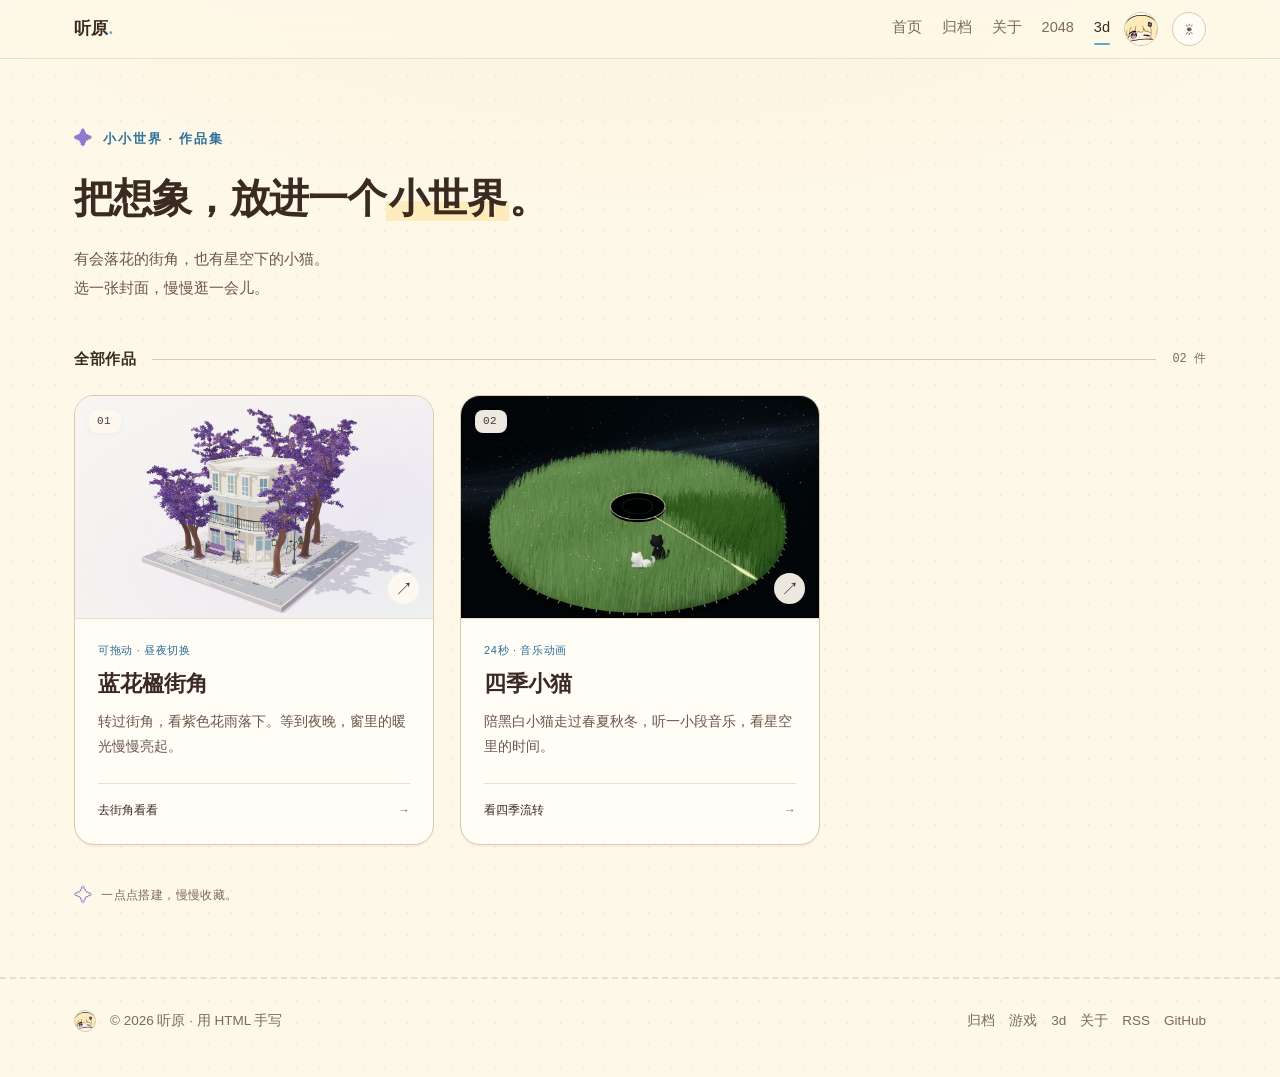
==== 3d/index.html @ 2339178d "Add a visual project gallery and Seasons Cats animation" ====
<!DOCTYPE html>
<html lang="zh-CN" data-theme="light">
<head>
<meta charset="UTF-8">
<meta name="viewport" content="width=device-width, initial-scale=1">
<meta name="theme-color" content="#FEF8E8" id="theme-color">
<meta name="author" content="听原">
<script>
(function(){try{var t=localStorage.getItem('yg-blog-theme')||(window.matchMedia('(prefers-color-scheme: dark)').matches?'dark':'light');document.documentElement.setAttribute('data-theme',t);}catch(e){}})();
</script>
<title>3d · 小小世界 · 听原</title>
<meta name="description" content="听原的小小世界：走进蓝花楹街角，看星空下的小猫与四季流转。点击封面，打开每一件作品。">
<link rel="icon" href="../assets/img/favicon.png" type="image/png">
<link rel="canonical" href="https://wqxapi.loc.cc/3d/">
<meta property="og:type" content="website">
<meta property="og:site_name" content="听原的博客">
<meta property="og:title" content="3d · 小小世界 · 听原">
<meta property="og:description" content="有会落花的街角，也有星空下的小猫。选一张封面，慢慢逛一会儿。">
<meta property="og:url" content="https://wqxapi.loc.cc/3d/">
<meta property="og:image" content="https://wqxapi.loc.cc/assets/img/projects/jacaranda-corner.jpg">
<meta property="og:image:alt" content="紫色蓝花楹环绕着奶油白街角小楼">
<meta property="og:locale" content="zh_CN">
<meta name="twitter:card" content="summary_large_image">
<meta name="twitter:title" content="3d · 小小世界 · 听原">
<meta name="twitter:description" content="有会落花的街角，也有星空下的小猫。选一张封面，慢慢逛一会儿。">
<meta name="twitter:image" content="https://wqxapi.loc.cc/assets/img/projects/jacaranda-corner.jpg">
<link rel="alternate" type="application/rss+xml" title="听原的博客" href="https://wqxapi.loc.cc/feed.xml">
<link rel="stylesheet" href="../assets/style.css">
<link rel="stylesheet" href="../assets/three-gallery.css">
</head>
<body class="gallery-page">
<a class="skip-link" href="#main">跳到正文</a>
<div class="progress" aria-hidden="true"></div>

<nav class="nav" aria-label="主导航">
  <div class="nav-inner">
    <a class="brand" href="../index.html"><span class="brand-name">听原<i>.</i></span></a>
    <div class="nav-links">
      <a href="../index.html">首页</a>
      <a href="../archive.html">归档</a>
      <a href="../about.html">关于</a>
      <a href="../games/phoebe-2048/">2048</a>
      <a href="./" aria-current="page">3d</a>
    </div>
    <a class="nav-avatar" href="../about.html" aria-label="关于我">
      <img src="../assets/img/avatar.webp" alt="" width="34" height="34">
    </a>
    <button class="theme-btn" type="button" aria-label="切换主题">☀</button>
  </div>
</nav>

<main class="gallery-wrap" id="main">
  <header class="gallery-intro">
    <p class="eyebrow"><span class="gallery-spark" aria-hidden="true">✦</span> 小小世界 · 作品集</p>
    <h1>把想象，放进一个<em>小世界</em>。</h1>
    <p>有会落花的街角，也有星空下的小猫。<br>选一张封面，慢慢逛一会儿。</p>
  </header>

  <section class="gallery-collection" aria-labelledby="collection-title">
    <div class="gallery-section-head">
      <h2 id="collection-title">全部作品</h2>
      <span class="gallery-rule" aria-hidden="true"></span>
      <span class="gallery-count">02 件</span>
    </div>

    <div class="scene-grid">
      <a class="scene-card" href="../games/jacaranda-corner/" aria-labelledby="jacaranda-title" aria-describedby="jacaranda-description">
        <div class="scene-cover scene-cover-jacaranda">
          <img src="../assets/img/projects/jacaranda-corner.jpg" alt="紫色蓝花楹环绕着奶油白小楼，花瓣散落在街道上" width="1200" height="675" decoding="async" fetchpriority="high">
          <span class="scene-index" aria-hidden="true">01</span>
          <span class="scene-open" aria-hidden="true">↗</span>
        </div>
        <div class="scene-copy">
          <p class="scene-kicker">可拖动 · 昼夜切换</p>
          <h3 id="jacaranda-title">蓝花楹街角</h3>
          <p class="scene-description" id="jacaranda-description">转过街角，看紫色花雨落下。等到夜晚，窗里的暖光慢慢亮起。</p>
          <span class="scene-entry">去街角看看 <span aria-hidden="true">→</span></span>
        </div>
      </a>

      <a class="scene-card" href="../games/seasons-cats/" aria-labelledby="cats-title" aria-describedby="cats-description">
        <div class="scene-cover scene-cover-cats">
          <img src="../assets/img/projects/seasons-cats.jpg" alt="黑白两只小猫在星空与草地之间，金色指针带着四季流转" width="1200" height="675" decoding="async">
          <span class="scene-index" aria-hidden="true">02</span>
          <span class="scene-open" aria-hidden="true">↗</span>
        </div>
        <div class="scene-copy">
          <p class="scene-kicker">24秒 · 音乐动画</p>
          <h3 id="cats-title">四季小猫</h3>
          <p class="scene-description" id="cats-description">陪黑白小猫走过春夏秋冬，听一小段音乐，看星空里的时间。</p>
          <span class="scene-entry">看四季流转 <span aria-hidden="true">→</span></span>
        </div>
      </a>
    </div>
  </section>

  <p class="gallery-end"><span aria-hidden="true">✧</span> 一点点搭建，慢慢收藏。</p>
</main>

<footer>
  <div class="foot-inner">
    <img class="foot-avatar" src="../assets/img/avatar.webp" alt="" width="22" height="22" loading="lazy" decoding="async">
    <span>© 2026 听原 · 用 HTML 手写</span>
    <span class="spacer"></span>
    <a href="../archive.html">归档</a>
    <a href="../games/phoebe-2048/">游戏</a>
    <a href="./" aria-current="page">3d</a>
    <a href="../about.html">关于</a>
    <a href="../feed.xml">RSS</a>
    <a href="https://github.com/Wenquxing884" target="_blank" rel="noopener">GitHub</a>
  </div>
</footer>

<button class="to-top" type="button" aria-label="回到顶部">↑</button>
<script src="../assets/main.js"></script>
</body>
</html>
---- assets/style.css ----
/* ===========================================================
   YG 的个人博客 · 单文件样式表
   视觉语言：奶油底色 / 深棕描边 / 圆润胶囊 / 手绘硬阴影
   配色取自头像插画（菲比啾比）
   =========================================================== */

*, *::before, *::after { box-sizing: border-box; }

:root {
  color-scheme: light;

  /* 底色与墨色 */
  --paper: #FEF8E8;
  --paper-2: #FBF0DC;
  --card: #FFFDF6;
  --ink: #3A2A22;
  --ink-soft: #6B5548;
  --muted: #7C6A5B;
  --line: #EADFCB;
  --line-strong: #D9C9AE;

  /* 强调色：发夹蓝 + 瞳孔紫 + 被子黄 + 腮红粉 */
  --accent: #5FA8D8;
  --accent-deep: #2A6E99;
  --accent-soft: #E3F0F9;
  --violet: #8E7BD0;
  --violet-soft: #EFEAFB;
  --butter: #FEECBD;
  --blush: #F5C9C2;

  --maxw: 780px;
  --radius: 20px;
  --radius-sm: 14px;
  --shadow-card: 0 1px 0 rgba(58, 42, 34, .05);
  --shadow-lift: 0 18px 34px -22px rgba(58, 42, 34, .55);

  --font-serif: "Noto Serif SC", "Source Han Serif SC", "Songti SC", SimSun, Georgia, serif;
  --font-sans: -apple-system, BlinkMacSystemFont, "Segoe UI", "PingFang SC",
    "Hiragino Sans GB", "Microsoft YaHei", sans-serif;
  --font-mono: ui-monospace, SFMono-Regular, Menlo, Consolas, monospace;
}

html[data-theme="dark"] {
  color-scheme: dark;
  --paper: #1A1613;
  --paper-2: #221D19;
  --card: #221D19;
  --ink: #F0E6D8;
  --ink-soft: #C9BBA8;
  --muted: #9C8B79;
  --line: #33291F;
  --line-strong: #4A3A2C;

  --accent: #7FBEE6;
  --accent-deep: #9CCFF0;
  --accent-soft: #1E2A33;
  --violet: #A996E8;
  --violet-soft: #241F33;
  --butter: #3A3320;
  --blush: #4A302C;

  --shadow-card: 0 1px 0 rgba(0, 0, 0, .4);
  --shadow-lift: 0 18px 34px -22px rgba(0, 0, 0, .9);
}

html { -webkit-text-size-adjust: 100%; scroll-behavior: smooth; }

body {
  margin: 0;
  color: var(--ink);
  font-family: var(--font-sans);
  font-size: 16.5px;
  line-height: 1.78;
  -webkit-font-smoothing: antialiased;
  background-color: var(--paper);
  background-image:
    radial-gradient(rgba(58, 42, 34, .045) 1px, transparent 1px),
    radial-gradient(1100px 520px at 50% -14%, var(--paper-2), transparent 72%);
  background-size: 22px 22px, auto;
  background-position: 0 0, center top;
  transition: background-color .3s ease, color .3s ease;
}

html[data-theme="dark"] body {
  background-image:
    radial-gradient(rgba(240, 230, 216, .035) 1px, transparent 1px),
    radial-gradient(1100px 520px at 50% -14%, var(--paper-2), transparent 72%);
}

a { color: inherit; text-decoration: none; }
img { max-width: 100%; display: block; height: auto; }
::selection { background: var(--butter); color: var(--ink); }

/* ---------- 阅读进度条 ---------- */
.progress {
  position: fixed; inset: 0 auto auto 0;
  height: 3px; width: 0;
  background: linear-gradient(90deg, var(--accent), var(--violet));
  z-index: 200;
  transition: width .1s linear;
  border-radius: 0 3px 3px 0;
}

/* ---------- 导航 ---------- */
.nav {
  position: sticky; top: 0; z-index: 100;
  background: var(--paper);
  border-bottom: 1.5px solid var(--line);
}
@supports (backdrop-filter: blur(8px)) {
  .nav {
    background: color-mix(in srgb, var(--paper) 82%, transparent);
    backdrop-filter: blur(14px) saturate(1.3);
  }
}
.nav-inner {
  max-width: var(--maxw);
  margin: 0 auto;
  padding: 12px 24px;
  display: flex;
  align-items: center;
  gap: 14px;
}
.brand {
  display: inline-flex;
  align-items: center;
  font-family: var(--font-serif);
  font-size: 17px;
  font-weight: 600;
  letter-spacing: .02em;
}
.brand-name i { font-style: normal; color: var(--accent); }

/* 右上角头像 */
.nav-avatar {
  flex: none;
  width: 34px; height: 34px;
  border-radius: 50%;
  border: 1.5px solid var(--line-strong);
  background: var(--card);
  overflow: hidden;
  transition: transform .25s ease, border-color .25s ease, box-shadow .25s ease;
}
.nav-avatar img { width: 100%; height: 100%; object-fit: cover; display: block; }
.nav-avatar:hover {
  border-color: var(--accent);
  transform: rotate(-8deg) scale(1.08);
  box-shadow: 0 6px 14px -8px rgba(58, 42, 34, .6);
}

.nav-links {
  display: flex; gap: 20px; margin-left: auto;
  font-size: 14.5px; color: var(--muted);
}
.nav-links a {
  position: relative;
  padding-bottom: 2px;
  transition: color .18s ease;
}
.nav-links a::after {
  content: "";
  position: absolute;
  left: 0; right: 0; bottom: -2px;
  height: 2px;
  background: var(--accent);
  border-radius: 2px;
  transform: scaleX(0);
  transform-origin: left;
  transition: transform .22s ease;
}
.nav-links a:hover { color: var(--ink); }
.nav-links a:hover::after,
.nav-links a[aria-current="page"]::after { transform: scaleX(1); }
.nav-links a[aria-current="page"] { color: var(--ink); }

.theme-btn {
  border: 1.5px solid var(--line-strong);
  background: var(--card);
  color: var(--ink-soft);
  width: 34px; height: 34px;
  border-radius: 50%;
  display: grid; place-items: center;
  cursor: pointer;
  font-size: 15px;
  line-height: 1;
  transition: border-color .2s, color .2s, transform .2s, background .2s;
}
.theme-btn:hover {
  border-color: var(--accent);
  color: var(--accent);
  transform: rotate(-16deg);
  background: var(--accent-soft);
}

/* ---------- 布局 ---------- */
.wrap { max-width: var(--maxw); margin: 0 auto; padding: 0 24px; }
main { padding-bottom: 90px; }

/* ---------- 首页 hero ---------- */
.hero { padding: 64px 0 52px; }

.hero-avatar {
  width: 108px; height: 108px;
  border-radius: 50%;
  object-fit: cover;
  border: 4px solid var(--card);
  box-shadow: 0 0 0 2px var(--line-strong), var(--shadow-lift);
  margin-bottom: 24px;
  transition: transform .3s ease;
}
.hero-avatar:hover { transform: translateY(-3px) rotate(-3deg); }

.eyebrow {
  font-size: 12.5px;
  letter-spacing: .16em;
  text-transform: uppercase;
  color: var(--accent-deep);
  margin: 0 0 16px;
  font-weight: 600;
}
.hero h1 {
  font-family: var(--font-serif);
  font-size: clamp(29px, 5.2vw, 44px);
  line-height: 1.34;
  font-weight: 600;
  margin: 0 0 20px;
  letter-spacing: -.01em;
}
.hero h1 em {
  font-style: normal;
  background: linear-gradient(transparent 52%, var(--butter) 52%);
  padding: 0 3px;
  border-radius: 2px;
}
.lede {
  font-size: 17px;
  color: var(--ink-soft);
  max-width: 54ch;
  margin: 0 0 30px;
}
.hero-actions { display: flex; flex-wrap: wrap; gap: 14px; }

/* ---------- 按钮：描边 + 硬阴影 ---------- */
.btn {
  display: inline-flex; align-items: center; gap: 8px;
  padding: 10px 22px;
  border-radius: 999px;
  font-size: 15px;
  font-weight: 500;
  border: 2px solid var(--ink);
  background: var(--accent);
  /* 深墨字压在浅蓝上（6.2:1），比白字（2.6:1）看得清，明暗两套一致 */
  color: #17222A;
  box-shadow: 3px 3px 0 var(--ink);
  transition: transform .15s ease, box-shadow .15s ease, background .15s ease;
}
.btn:hover { transform: translate(-1px, -1px); box-shadow: 5px 5px 0 var(--ink); }
.btn:active { transform: translate(2px, 2px); box-shadow: 1px 1px 0 var(--ink); }

.btn.ghost {
  background: var(--card);
  color: var(--ink);
  border-color: var(--ink);
}
.btn.ghost:hover { background: var(--butter); }

/* ---------- 区块标题 ---------- */
.section-head {
  display: flex; align-items: baseline; gap: 14px;
  margin: 8px 0 24px;
}
.section-head h2 {
  font-family: var(--font-serif);
  font-size: 20px;
  font-weight: 600;
  margin: 0;
  display: inline-flex;
  align-items: center;
  gap: 9px;
}
.section-head h2::before {
  content: "";
  width: 9px; height: 9px;
  border-radius: 3px;
  background: var(--accent);
  transform: rotate(45deg);
}
.section-head .rule {
  flex: 1;
  height: 2px;
  background-image: linear-gradient(90deg, var(--line-strong) 55%, transparent 0);
  background-size: 9px 2px;
  background-repeat: repeat-x;
}
.section-head .count {
  font-size: 13px; color: var(--muted);
  font-variant-numeric: tabular-nums;
}

/* ---------- 文章卡片 ---------- */
.post-list { display: grid; gap: 18px; }
.card {
  display: block;
  padding: 24px 26px;
  background: var(--card);
  border: 1.5px solid var(--line-strong);
  border-radius: var(--radius);
  box-shadow: var(--shadow-card);
  transition: border-color .2s ease, transform .2s ease, box-shadow .2s ease;
}
.card:hover {
  border-color: var(--accent);
  transform: translateY(-4px);
  box-shadow: var(--shadow-lift);
}
.card-meta {
  display: flex; align-items: center; gap: 9px;
  font-size: 13px; color: var(--muted);
  font-variant-numeric: tabular-nums;
  margin-bottom: 9px;
}
.card-meta .dot { opacity: .55; }
.card h3 {
  font-family: var(--font-serif);
  font-size: 21px;
  line-height: 1.45;
  font-weight: 600;
  margin: 0 0 9px;
  transition: color .2s ease;
}
.card:hover h3 { color: var(--accent-deep); }
.card p { margin: 0; color: var(--ink-soft); font-size: 15.2px; }

.tags { display: flex; flex-wrap: wrap; gap: 8px; margin-top: 16px; }
.tag {
  font-size: 12.5px;
  color: var(--ink-soft);
  background: var(--butter);
  border: 1px solid rgba(58, 42, 34, .1);
  padding: 2px 11px;
  border-radius: 999px;
  letter-spacing: .02em;
}
html[data-theme="dark"] .tag { border-color: rgba(240, 230, 216, .12); }
.tag.alt { background: var(--violet-soft); color: var(--violet); }

/* ---------- 归档 ---------- */
.year {
  font-family: var(--font-serif);
  font-size: 26px;
  color: var(--line-strong);
  margin: 42px 0 12px;
  font-weight: 600;
}
.archive-item {
  display: flex; align-items: baseline; gap: 16px;
  padding: 12px 4px;
  border-bottom: 2px dashed var(--line);
  transition: background .18s ease, padding-left .18s ease;
  border-radius: 6px;
}
.archive-item:hover { background: var(--card); padding-left: 12px; }
.archive-item time {
  font-size: 13.5px;
  color: var(--muted);
  font-variant-numeric: tabular-nums;
  flex: none;
}
.archive-item a { flex: 1; transition: color .18s; }
.archive-item a:hover { color: var(--accent-deep); }
.archive-item .arrow {
  color: var(--accent); font-size: 13px;
  opacity: 0; transition: opacity .18s, transform .18s;
}
.archive-item:hover .arrow { opacity: 1; transform: translateX(2px); }

/* ---------- 正文 ---------- */
.article-head { padding: 52px 0 30px; }
.article-head h1 {
  font-family: var(--font-serif);
  font-size: clamp(26px, 4.4vw, 37px);
  line-height: 1.42;
  font-weight: 600;
  letter-spacing: -.012em;
  margin: 0 0 18px;
}
.article-meta {
  display: flex; flex-wrap: wrap; align-items: center; gap: 10px;
  font-size: 13.5px; color: var(--muted);
}
.article-meta .dot { opacity: .55; }
.article-meta img {
  width: 22px; height: 22px;
  border-radius: 50%;
  border: 1px solid var(--line-strong);
  object-fit: cover;
}
.back {
  display: inline-flex; align-items: center; gap: 7px;
  font-size: 14px; color: var(--muted);
  margin-bottom: 22px;
  transition: color .18s, transform .18s;
}
.back:hover { color: var(--accent-deep); transform: translateX(-3px); }

.prose { font-size: 17px; }
.prose > * + * { margin-top: 1.35em; }
.prose h2 {
  font-family: var(--font-serif);
  font-size: 24px;
  line-height: 1.5;
  font-weight: 600;
  letter-spacing: -.012em;
  margin-top: 2.2em;
  padding-left: 14px;
  border-left: 4px solid var(--accent);
  border-radius: 2px;
}
.prose h3 {
  font-family: var(--font-serif);
  font-size: 19px;
  font-weight: 600;
  margin-top: 1.9em;
}
.prose p { margin-bottom: 0; }
.prose a {
  color: var(--accent-deep);
  border-bottom: 1.5px solid var(--accent-soft);
  transition: border-color .2s, background .2s;
}
.prose a:hover { border-color: var(--accent); background: var(--accent-soft); }
.prose ul, .prose ol { padding-left: 1.4em; }
.prose li + li { margin-top: .5em; }
.prose li::marker { color: var(--accent); }
.prose blockquote {
  margin: 1.7em 0;
  padding: 16px 20px;
  border-left: 4px solid var(--butter);
  border-radius: 0 var(--radius-sm) var(--radius-sm) 0;
  background: var(--paper-2);
  color: var(--ink-soft);
  font-family: var(--font-serif);
  font-size: 17.5px;
}
.prose blockquote p { margin: 0; }
.prose code {
  font-family: var(--font-mono);
  font-size: .88em;
  background: var(--paper-2);
  padding: .16em .42em;
  border-radius: 6px;
  border: 1px solid var(--line);
}
.prose pre {
  background: var(--card);
  border: 1.5px solid var(--line-strong);
  border-radius: var(--radius-sm);
  padding: 18px 20px;
  padding-right: 68px; /* 给右上角复制按钮留位，长行滚动时不会压在按钮下 */
  overflow-x: auto;
  font-size: 14px;
  line-height: 1.65;
}
.prose pre code { background: none; border: 0; padding: 0; font-size: inherit; }
.prose hr {
  border: 0;
  border-top: 2px dashed var(--line-strong);
  margin: 2.6em 0;
}
.prose img {
  margin: 1.8em auto;
  border-radius: var(--radius-sm);
  border: 1.5px solid var(--line-strong);
}
.prose figcaption, .prose .caption {
  text-align: center;
  font-size: 13.5px;
  color: var(--muted);
  margin-top: -1em;
}
.prose table {
  width: 100%;
  border-collapse: collapse;
  font-size: 15px;
  border: 1.5px solid var(--line-strong);
  border-radius: var(--radius-sm);
  overflow: hidden;
}
.prose th, .prose td {
  padding: 9px 12px;
  border-bottom: 1px solid var(--line);
  text-align: left;
}
.prose th { font-weight: 600; color: var(--ink-soft); background: var(--paper-2); }

/* ---------- 文末 ---------- */
.article-foot {
  margin-top: 56px;
  padding-top: 24px;
  border-top: 2px dashed var(--line);
  display: flex; flex-wrap: wrap; gap: 14px; align-items: center;
  font-size: 14px; color: var(--muted);
}
.article-foot .spacer { flex: 1; }
.article-foot a { color: var(--accent-deep); }

/* ---------- 关于页 ---------- */
.about-head {
  display: flex;
  align-items: center;
  gap: 22px;
  flex-wrap: wrap;
  padding: 56px 0 12px;
}
.about-head .hero-avatar { margin-bottom: 0; }
.about-head h1 {
  font-family: var(--font-serif);
  font-size: clamp(26px, 4.4vw, 34px);
  margin: 0 0 6px;
  font-weight: 600;
}
.about-head .handle { color: var(--muted); font-size: 14px; }

.about-list { list-style: none; padding: 0; margin: 0; display: grid; gap: 2px; }
.about-list li {
  display: flex; gap: 18px;
  padding: 13px 2px;
  border-bottom: 2px dashed var(--line);
  font-size: 15.5px;
}
.about-list .k { width: 78px; flex: none; color: var(--muted); }

.repo-list { display: grid; gap: 12px; margin-top: 1.4em; }
.repo {
  display: block;
  padding: 15px 18px;
  background: var(--card);
  border: 1.5px solid var(--line-strong);
  border-radius: var(--radius-sm);
  transition: border-color .2s, transform .2s, box-shadow .2s;
}
.repo:hover {
  border-color: var(--accent);
  transform: translateY(-2px);
  box-shadow: var(--shadow-lift);
}
.repo .repo-top {
  display: flex; align-items: baseline; gap: 10px;
  margin-bottom: 4px;
}
.repo .name { font-weight: 600; font-size: 15.5px; }
.repo .lang {
  font-size: 12px;
  color: var(--accent-deep);
  background: var(--accent-soft);
  border-radius: 999px;
  padding: 1px 9px;
}
.repo .desc { margin: 0; font-size: 14px; color: var(--ink-soft); }

/* ---------- 页脚 ---------- */
footer {
  border-top: 2px dashed var(--line);
  padding: 30px 0 44px;
  font-size: 13.5px;
  color: var(--muted);
}
.foot-inner {
  max-width: var(--maxw);
  margin: 0 auto;
  padding: 0 24px;
  display: flex; flex-wrap: wrap; gap: 14px; align-items: center;
}
.foot-inner .spacer { flex: 1; }
.foot-inner a { transition: color .18s; }
.foot-inner a:hover { color: var(--accent-deep); }
.foot-avatar {
  width: 22px; height: 22px;
  border-radius: 50%;
  border: 1px solid var(--line-strong);
  object-fit: cover;
}

/* ---------- 移动端 ---------- */
@media (max-width: 640px) {
  body { font-size: 16px; }
  .nav-inner { padding: 10px 18px; gap: 12px; }
  .nav-links { gap: 14px; font-size: 13.5px; }
  .wrap, .foot-inner { padding-left: 18px; padding-right: 18px; }
  .hero { padding: 44px 0 36px; }
  .hero-avatar { width: 84px; height: 84px; margin-bottom: 20px; }
  .card { padding: 20px; }
  .card h3 { font-size: 19px; }
  .archive-item { gap: 12px; }
  .archive-item time { width: 62px; }
  .about-head { gap: 16px; padding-top: 40px; }
  .about-head .hero-avatar { width: 76px; height: 76px; }
}

/* 导航有四个链接后，420px 以下开始收紧：先收间距和字号，再让头像让位 */
@media (max-width: 420px) {
  .nav-inner { padding: 10px 14px; gap: 10px; }
  .nav-links { gap: 11px; font-size: 13px; }
  .nav-links a::after { bottom: -3px; }
  .nav-avatar { display: none; }
  .brand { font-size: 16px; }
}

@media (max-width: 340px) {
  .nav-links { gap: 9px; font-size: 12.5px; }
}

@media (prefers-reduced-motion: reduce) {
  * { transition: none !important; animation: none !important; scroll-behavior: auto !important; }
}

/* ===========================================================
   可用性补充：键盘焦点 / 回到顶部 / 站内搜索
   =========================================================== */

/* 键盘导航时才显示焦点环，鼠标点击不显示 */
:where(a, button, input, summary, [tabindex]):focus-visible {
  outline: 2.5px solid var(--accent);
  outline-offset: 3px;
  border-radius: 6px;
}
.nav-avatar:focus-visible,
.theme-btn:focus-visible,
.to-top:focus-visible {
  outline-offset: 3px;
  border-radius: 50%;
}

/* 回到顶部 */
.to-top {
  position: fixed;
  right: 22px;
  bottom: 26px;
  width: 46px;
  height: 46px;
  border-radius: 50%;
  border: 2px solid var(--ink);
  background: var(--card);
  color: var(--ink);
  display: grid;
  place-items: center;
  font-size: 17px;
  line-height: 1;
  cursor: pointer;
  box-shadow: 3px 3px 0 var(--ink);
  opacity: 0;
  pointer-events: none;
  transform: translateY(10px);
  transition: opacity .25s ease, transform .25s ease, box-shadow .15s ease;
  z-index: 90;
}
.to-top.show { opacity: 1; pointer-events: auto; transform: none; }
.to-top:hover { transform: translate(-1px, -1px); box-shadow: 5px 5px 0 var(--ink); }
.to-top:active { transform: translate(2px, 2px); box-shadow: 1px 1px 0 var(--ink); }

/* 站内搜索 */
.search {
  display: flex;
  align-items: center;
  gap: 10px;
  margin: 0 0 22px;
  padding: 9px 16px;
  background: var(--card);
  border: 1.5px solid var(--line-strong);
  border-radius: 999px;
  transition: border-color .2s ease, box-shadow .2s ease;
}
.search:focus-within {
  border-color: var(--accent);
  box-shadow: 0 0 0 3px var(--accent-soft);
}
.search .icon { color: var(--muted); font-size: 15px; line-height: 1; }
.search input {
  flex: 1;
  min-width: 0;
  border: 0;
  background: none;
  outline: none;
  font: inherit;
  font-size: 15px;
  color: var(--ink);
}
.search input::placeholder { color: var(--muted); }
.search .hint {
  font-size: 12.5px;
  color: var(--muted);
  white-space: nowrap;
  font-variant-numeric: tabular-nums;
}
.search-empty {
  padding: 28px 4px;
  color: var(--muted);
  font-size: 15px;
  text-align: center;
}

@media (max-width: 640px) {
  .to-top { right: 16px; bottom: 18px; width: 42px; height: 42px; }
  .search { padding: 8px 14px; }
}

/* ===========================================================
   跳过导航 / 代码复制 / 标题锚点 / 打印
   =========================================================== */

/* 键盘用户按 Tab 第一个落点，视觉上默认隐藏 */
.skip-link {
  position: fixed;
  top: 10px;
  left: 10px;
  z-index: 300;
  padding: 9px 16px;
  border-radius: 999px;
  border: 2px solid var(--ink);
  background: var(--card);
  color: var(--ink);
  font-size: 14px;
  box-shadow: 3px 3px 0 var(--ink);
  transform: translateY(-160%);
  transition: transform .18s ease;
}
.skip-link:focus-visible { transform: none; outline-offset: 3px; }

/* 代码块容器：右上角复制按钮 */
.prose .code-block { position: relative; }
.prose .code-block pre { margin: 0; }
.copy-btn {
  position: absolute;
  top: 8px;
  right: 8px;
  padding: 3px 11px;
  font-family: var(--font-sans);
  font-size: 12.5px;
  line-height: 1.6;
  color: var(--muted);
  background: var(--paper);
  border: 1.5px solid var(--line-strong);
  border-radius: 999px;
  cursor: pointer;
  opacity: 0;
  transform: translateY(-2px);
  transition: opacity .18s ease, transform .18s ease, color .18s ease,
              border-color .18s ease, background .18s ease;
}
.code-block:hover .copy-btn,
.copy-btn:focus-visible { opacity: 1; transform: none; }
.copy-btn:hover { color: var(--accent-deep); border-color: var(--accent); background: var(--accent-soft); }
.copy-btn.ok { color: var(--accent-deep); border-color: var(--accent); opacity: 1; transform: none; }

/* 触屏没有 hover，按钮常显 */
@media (hover: none) {
  .copy-btn { opacity: 1; transform: none; }
}

/* 标题锚点：# 只在悬停 / 聚焦时出现 */
.prose h2, .prose h3 { scroll-margin-top: 84px; }
.prose h2 .anchor,
.prose h3 .anchor {
  margin-left: 8px;
  font-family: var(--font-mono);
  font-size: .72em;
  font-weight: 400;
  color: var(--line-strong);
  border: 0;
  text-decoration: none;
  opacity: 0;
  transition: opacity .18s ease, color .18s ease;
}
.prose h2:hover .anchor,
.prose h3:hover .anchor,
.prose h2 .anchor:focus-visible,
.prose h3 .anchor:focus-visible { opacity: 1; }
.prose h2 .anchor:hover,
.prose h3 .anchor:hover { color: var(--accent); background: none; }

/* 打印：只留正文 */
@media print {
  .nav, footer, .progress, .to-top, .copy-btn, .skip-link, .back, .article-foot, .hero-actions {
    display: none !important;
  }
  body {
    background: #fff !important;
    color: #000 !important;
    font-size: 12pt;
  }
  .wrap { max-width: none; padding: 0; }
  .prose a { color: #000; border-bottom: 0; }
  .prose pre { border-color: #999; white-space: pre-wrap; word-break: break-word; }
  .prose h2, .prose h3 { break-after: avoid; }
  .prose img, .prose pre, .prose table, .prose blockquote { break-inside: avoid; }
}
---- assets/three-gallery.css ----
/* The 3d shelf shares the blog theme, with room for more projects over time. */
.gallery-page { min-height: 100svh; display: flex; flex-direction: column; }
.gallery-page .nav-inner,
.gallery-page .foot-inner { max-width: 1180px; }
.gallery-wrap { width: 100%; max-width: 1180px; margin: 0 auto; padding: 0 24px 64px; flex: 1; }

.gallery-intro { padding: 64px 0 44px; }
.gallery-intro .eyebrow { display: flex; align-items: center; gap: 9px; margin-bottom: 15px; }
.gallery-spark { font-size: 18px; color: var(--violet); }
.gallery-intro h1 {
  margin: 0 0 17px;
  font-family: var(--font-serif);
  font-size: clamp(27px, 3.8vw, 40px);
  font-weight: 600;
  line-height: 1.45;
  letter-spacing: -.025em;
}
.gallery-intro h1 em { font-style: normal; background: linear-gradient(transparent 56%, var(--butter) 56%); padding: 0 3px; }
.gallery-intro > p:last-child { margin: 0; color: var(--ink-soft); font-size: 15px; line-height: 1.9; }
.gallery-section-head { display: flex; align-items: center; gap: 16px; margin-bottom: 22px; }
.gallery-section-head h2 { font-size: 15px; font-weight: 600; margin: 0; letter-spacing: .04em; }
.gallery-rule { height: 1px; flex: 1; background: var(--line-strong); }
.gallery-count { font-family: var(--font-mono); font-size: 12px; color: var(--muted); }

.scene-grid { display: grid; grid-template-columns: repeat(3, minmax(0, 1fr)); gap: 26px; align-items: stretch; }
.scene-card {
  display: flex;
  flex-direction: column;
  min-width: 0;
  overflow: hidden;
  background: var(--card);
  border: 1.5px solid var(--line-strong);
  border-radius: 20px;
  box-shadow: 0 2px 0 rgba(58, 42, 34, .04);
  transition: transform .22s ease, box-shadow .22s ease, border-color .22s ease;
}
.scene-card:hover { transform: translateY(-5px); border-color: var(--ink-soft); box-shadow: 0 12px 26px -16px rgba(58, 42, 34, .5); }
.scene-card:focus-visible { outline-offset: 5px; border-radius: 20px; }
.scene-cover { position: relative; aspect-ratio: 8 / 5; overflow: hidden; border-bottom: 1px solid var(--line); }
.scene-cover-jacaranda { background: #ebe6f0; }
.scene-cover-cats { background: #0a1b20; }
.scene-cover img { width: 100%; height: 100%; object-fit: cover; transition: transform .5s cubic-bezier(.2,.65,.3,1); }
.scene-card:hover .scene-cover img { transform: scale(1.035); }
.scene-index {
  position: absolute; left: 14px; top: 14px;
  min-width: 32px; padding: 3px 8px; border-radius: 8px;
  color: #49392f; background: #fffaf0ed;
  font: 11px/1.6 var(--font-mono); letter-spacing: .04em;
  box-shadow: 0 2px 8px #0000000a;
}
.scene-open {
  position: absolute; right: 14px; bottom: 14px;
  width: 31px; height: 31px; display: grid; place-items: center;
  border-radius: 50%; color: #49392f; background: #fffaf0ed;
  font: 18px/1 var(--font-sans);
  transition: background .2s ease, transform .2s ease;
}
.scene-card:hover .scene-open { transform: translate(2px, -2px); background: #fffaf0; }
.scene-copy { padding: 22px 23px 23px; display: flex; flex-direction: column; flex: 1; }
.scene-kicker { margin: 0 0 8px; color: var(--accent-deep); font-size: 11px; letter-spacing: .06em; }
.scene-card h3 { margin: 0 0 10px; font-family: var(--font-serif); font-size: 22px; line-height: 1.4; font-weight: 600; }
.scene-description { margin: 0 0 23px; font-size: 13.5px; line-height: 1.85; color: var(--ink-soft); }
.scene-entry { display: flex; align-items: center; justify-content: space-between; gap: 12px; margin-top: auto; padding-top: 16px; border-top: 1px solid var(--line); font-size: 12px; font-weight: 500; color: var(--ink); }
.scene-entry > span { color: var(--muted); transition: transform .2s ease; }
.scene-card:hover .scene-entry > span { transform: translateX(3px); }
.gallery-end { display: flex; align-items: center; gap: 8px; margin: 34px 0 0; color: var(--muted); font-size: 12px; letter-spacing: .03em; }
.gallery-end span { color: var(--violet); font-size: 19px; }

@media (max-width: 1099px) {
  .scene-grid { grid-template-columns: repeat(2, minmax(0, 1fr)); }
  .gallery-intro { padding-top: 52px; }
}
@media (max-width: 620px) {
  .gallery-wrap { padding: 0 20px 46px; }
  .gallery-intro { padding: 36px 0 30px; }
  .gallery-intro .eyebrow { font-size: 11px; letter-spacing: .1em; margin-bottom: 12px; }
  .gallery-intro h1 { max-width: 13em; font-size: 28px; line-height: 1.5; }
  .gallery-intro > p:last-child { font-size: 14px; }
  .gallery-section-head { margin-bottom: 18px; }
  .scene-grid { grid-template-columns: minmax(0, 1fr); gap: 24px; }
  .scene-copy { padding: 21px 23px 22px; }
  .scene-description { margin-bottom: 20px; }
  .gallery-end { margin-top: 28px; }
}
@media (prefers-reduced-motion: reduce) {
  .scene-card:hover, .scene-card:hover .scene-cover img,
  .scene-card:hover .scene-open, .scene-card:hover .scene-entry > span { transform: none; }
}
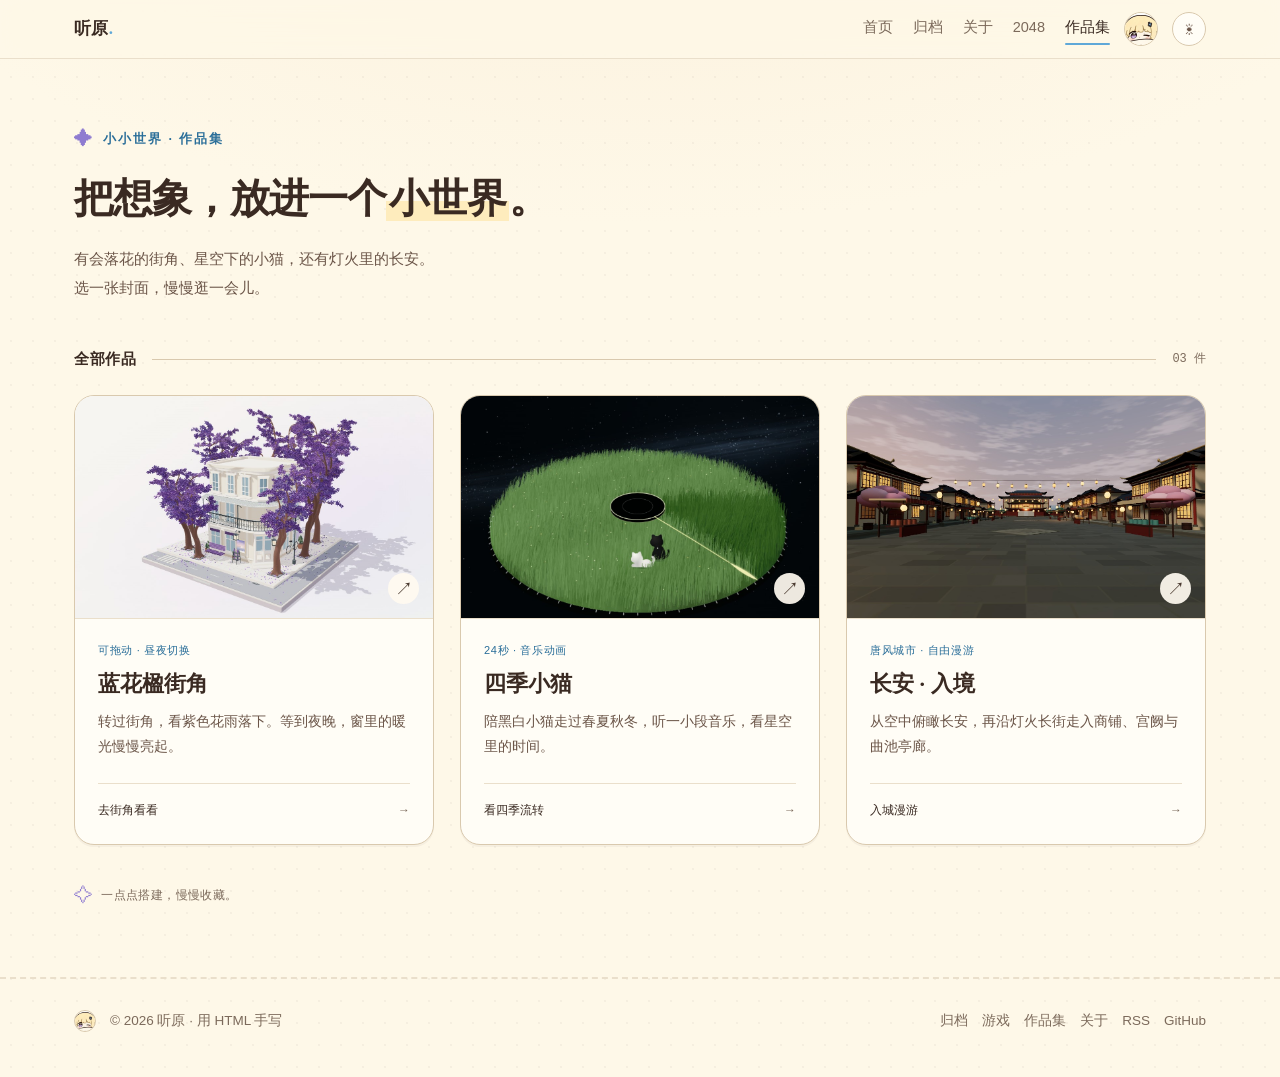
==== commit 7c926993: "Add Changan Walk to the blog portfolio" ====
--- a/3d/index.html
+++ b/3d/index.html
@@ -8,21 +8,21 @@
 <script>
 (function(){try{var t=localStorage.getItem('yg-blog-theme')||(window.matchMedia('(prefers-color-scheme: dark)').matches?'dark':'light');document.documentElement.setAttribute('data-theme',t);}catch(e){}})();
 </script>
-<title>3d · 小小世界 · 听原</title>
-<meta name="description" content="听原的小小世界：走进蓝花楹街角，看星空下的小猫与四季流转。点击封面，打开每一件作品。">
+<title>作品集 · 小小世界 · 听原</title>
+<meta name="description" content="听原的作品集。看蓝花楹落花、星空下的小猫与四季流转，也可以走进灯火下的长安。">
 <link rel="icon" href="../assets/img/favicon.png" type="image/png">
 <link rel="canonical" href="https://wqxapi.loc.cc/3d/">
 <meta property="og:type" content="website">
 <meta property="og:site_name" content="听原的博客">
-<meta property="og:title" content="3d · 小小世界 · 听原">
-<meta property="og:description" content="有会落花的街角，也有星空下的小猫。选一张封面，慢慢逛一会儿。">
+<meta property="og:title" content="作品集 · 小小世界 · 听原">
+<meta property="og:description" content="去蓝花楹街角看落花，陪小猫过四季，到长安逛一趟灯火长街。">
 <meta property="og:url" content="https://wqxapi.loc.cc/3d/">
 <meta property="og:image" content="https://wqxapi.loc.cc/assets/img/projects/jacaranda-corner.jpg">
 <meta property="og:image:alt" content="紫色蓝花楹环绕着奶油白街角小楼">
 <meta property="og:locale" content="zh_CN">
 <meta name="twitter:card" content="summary_large_image">
-<meta name="twitter:title" content="3d · 小小世界 · 听原">
-<meta name="twitter:description" content="有会落花的街角，也有星空下的小猫。选一张封面，慢慢逛一会儿。">
+<meta name="twitter:title" content="作品集 · 小小世界 · 听原">
+<meta name="twitter:description" content="去蓝花楹街角看落花，陪小猫过四季，到长安逛一趟灯火长街。">
 <meta name="twitter:image" content="https://wqxapi.loc.cc/assets/img/projects/jacaranda-corner.jpg">
 <link rel="alternate" type="application/rss+xml" title="听原的博客" href="https://wqxapi.loc.cc/feed.xml">
 <link rel="stylesheet" href="../assets/style.css">
@@ -40,7 +40,7 @@
       <a href="../archive.html">归档</a>
       <a href="../about.html">关于</a>
       <a href="../games/phoebe-2048/">2048</a>
-      <a href="./" aria-current="page">3d</a>
+      <a href="./" aria-current="page">作品集</a>
     </div>
     <a class="nav-avatar" href="../about.html" aria-label="关于我">
       <img src="../assets/img/avatar.webp" alt="" width="34" height="34">
@@ -53,21 +53,20 @@
   <header class="gallery-intro">
     <p class="eyebrow"><span class="gallery-spark" aria-hidden="true">✦</span> 小小世界 · 作品集</p>
     <h1>把想象，放进一个<em>小世界</em>。</h1>
-    <p>有会落花的街角，也有星空下的小猫。<br>选一张封面，慢慢逛一会儿。</p>
+    <p>有会落花的街角、星空下的小猫，还有灯火里的长安。<br>选一张封面，慢慢逛一会儿。</p>
   </header>
 
   <section class="gallery-collection" aria-labelledby="collection-title">
     <div class="gallery-section-head">
       <h2 id="collection-title">全部作品</h2>
       <span class="gallery-rule" aria-hidden="true"></span>
-      <span class="gallery-count">02 件</span>
+      <span class="gallery-count">03 件</span>
     </div>
 
     <div class="scene-grid">
       <a class="scene-card" href="../games/jacaranda-corner/" aria-labelledby="jacaranda-title" aria-describedby="jacaranda-description">
         <div class="scene-cover scene-cover-jacaranda">
           <img src="../assets/img/projects/jacaranda-corner.jpg" alt="紫色蓝花楹环绕着奶油白小楼，花瓣散落在街道上" width="1200" height="675" decoding="async" fetchpriority="high">
-          <span class="scene-index" aria-hidden="true">01</span>
           <span class="scene-open" aria-hidden="true">↗</span>
         </div>
         <div class="scene-copy">
@@ -81,7 +80,6 @@
       <a class="scene-card" href="../games/seasons-cats/" aria-labelledby="cats-title" aria-describedby="cats-description">
         <div class="scene-cover scene-cover-cats">
           <img src="../assets/img/projects/seasons-cats.jpg" alt="黑白两只小猫在星空与草地之间，金色指针带着四季流转" width="1200" height="675" decoding="async">
-          <span class="scene-index" aria-hidden="true">02</span>
           <span class="scene-open" aria-hidden="true">↗</span>
         </div>
         <div class="scene-copy">
@@ -89,6 +87,19 @@
           <h3 id="cats-title">四季小猫</h3>
           <p class="scene-description" id="cats-description">陪黑白小猫走过春夏秋冬，听一小段音乐，看星空里的时间。</p>
           <span class="scene-entry">看四季流转 <span aria-hidden="true">→</span></span>
+        </div>
+      </a>
+
+      <a class="scene-card" href="../games/changan-walk/" aria-labelledby="changan-title" aria-describedby="changan-description">
+        <div class="scene-cover scene-cover-changan">
+          <img src="../assets/img/projects/changan-walk.jpg" alt="暮色下的长安街道，两侧唐风楼阁挂着暖色灯笼" width="1200" height="675" decoding="async">
+          <span class="scene-open" aria-hidden="true">↗</span>
+        </div>
+        <div class="scene-copy">
+          <p class="scene-kicker">唐风城市 · 自由漫游</p>
+          <h3 id="changan-title">长安 · 入境</h3>
+          <p class="scene-description" id="changan-description">从空中俯瞰长安，再沿灯火长街走入商铺、宫阙与曲池亭廊。</p>
+          <span class="scene-entry">入城漫游 <span aria-hidden="true">→</span></span>
         </div>
       </a>
     </div>
@@ -104,7 +115,7 @@
     <span class="spacer"></span>
     <a href="../archive.html">归档</a>
     <a href="../games/phoebe-2048/">游戏</a>
-    <a href="./" aria-current="page">3d</a>
+    <a href="./" aria-current="page">作品集</a>
     <a href="../about.html">关于</a>
     <a href="../feed.xml">RSS</a>
     <a href="https://github.com/Wenquxing884" target="_blank" rel="noopener">GitHub</a>
--- a/assets/three-gallery.css
+++ b/assets/three-gallery.css
@@ -1,4 +1,4 @@
-/* The 3d shelf shares the blog theme, with room for more projects over time. */
+/* The portfolio shares the blog theme. */
 .gallery-page { min-height: 100svh; display: flex; flex-direction: column; }
 .gallery-page .nav-inner,
 .gallery-page .foot-inner { max-width: 1180px; }
@@ -39,15 +39,9 @@
 .scene-cover { position: relative; aspect-ratio: 8 / 5; overflow: hidden; border-bottom: 1px solid var(--line); }
 .scene-cover-jacaranda { background: #ebe6f0; }
 .scene-cover-cats { background: #0a1b20; }
+.scene-cover-changan { background: #172632; }
 .scene-cover img { width: 100%; height: 100%; object-fit: cover; transition: transform .5s cubic-bezier(.2,.65,.3,1); }
 .scene-card:hover .scene-cover img { transform: scale(1.035); }
-.scene-index {
-  position: absolute; left: 14px; top: 14px;
-  min-width: 32px; padding: 3px 8px; border-radius: 8px;
-  color: #49392f; background: #fffaf0ed;
-  font: 11px/1.6 var(--font-mono); letter-spacing: .04em;
-  box-shadow: 0 2px 8px #0000000a;
-}
 .scene-open {
   position: absolute; right: 14px; bottom: 14px;
   width: 31px; height: 31px; display: grid; place-items: center;
